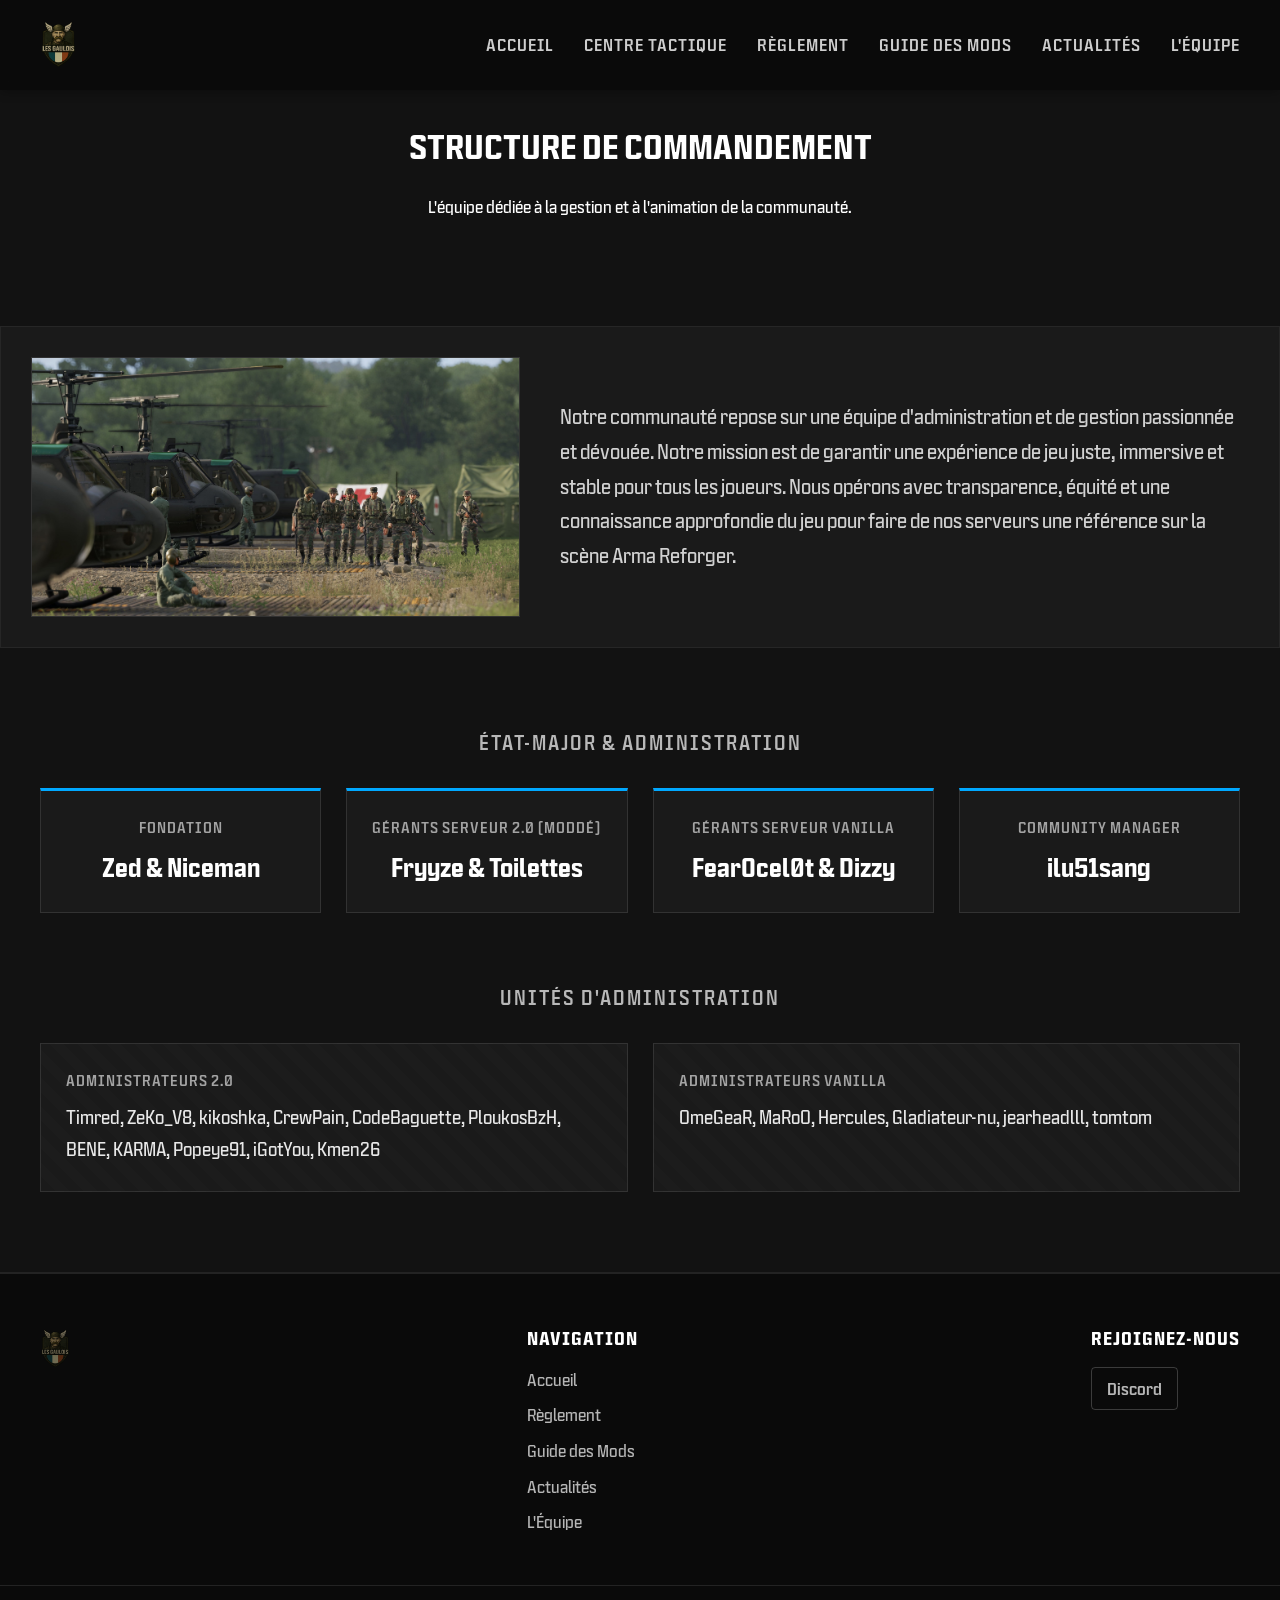
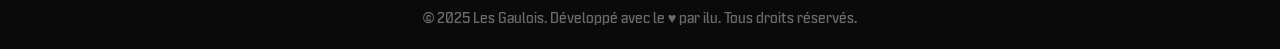
==== equipe.html @ 2ea382ca "feat: initialisation du site et restructuration stats" ====
<!DOCTYPE html>
<html lang="fr">
<head>
    <meta charset="UTF-8">
    <meta name="viewport" content="width=device-width, initial-scale=1.0">
    <link rel="icon" type="image/png" href="favicon.png">
    <title>L'Équipe - Les Gaulois</title>
    <link rel="stylesheet" href="style.css">
    <meta name="description" content="Découvrez la structure de commandement et l'équipe d'administration de nos serveurs Arma Reforger.">
</head>
<body>

    <header class="main-header">
    <div class="container">
        <a href="index.html" class="logo">
            <img src="assets/logo.png" alt="Logo de la Communauté Arma Reforger">
        </a>
        
        <nav class="main-nav">
            <ul>
                <li><a href="index.html">Accueil</a></li>
                <li><a href="stats.html">Centre Tactique</a></li>
                <li><a href="reglement.html">Règlement</a></li>
                <li><a href="mods.html">Guide des Mods</a></li>
                <li><a href="index.html#actualites">Actualités</a></li>
                <li><a href="equipe.html">L'Équipe</a></li>
            </ul>
        </nav>

        <button class="hamburger-menu" aria-label="Ouvrir le menu">
            <span class="bar"></span>
            <span class="bar"></span>
            <span class="bar"></span>
        </button>
        </div>
</header>

    <main>
        <header class="article-header" style="background-image: url('assets/poster-image.jpg');">
            <div class="video-overlay"></div>
            <div class="container">
                <h1>STRUCTURE DE COMMANDEMENT</h1>
                <p class="article-subtitle">L'équipe dédiée à la gestion et à l'animation de la communauté.</p>
            </div>
        </header>

        <section id="equipe" class="content-section">
    <div class="team-intro">
    <img src="assets/team-image.jpg" alt="Équipe en action sur Arma Reforger">
    <div class="intro-text">
        <p>Notre communauté repose sur une équipe d'administration et de gestion passionnée et dévouée. Notre mission est de garantir une expérience de jeu juste, immersive et stable pour tous les joueurs. Nous opérons avec transparence, équité et une connaissance approfondie du jeu pour faire de nos serveurs une référence sur la scène Arma Reforger.</p>
    </div>
</div>

<h3 class="admin-section-title">État-Major & Administration</h3>

<div class="team-grid">
    <div class="team-member-card founder">
        <span class="member-role">FONDATION</span>
        <p class="member-name">Zed & Niceman</p>
    </div>

    <div class="team-member-card manager">
        <span class="member-role">GÉRANTS SERVEUR 2.0 (MODDÉ)</span>
        <p class="member-name">Fryyze & Toilettes</p>
    </div>
    <div class="team-member-card manager">
        <span class="member-role">GÉRANTS SERVEUR VANILLA</span>
        <p class="member-name">FearOcel0t & Dizzy</p>
    </div>

    <div class="team-member-card com-manager">
        <span class="member-role">COMMUNITY MANAGER</span>
        <p class="member-name">ilu51sang</p>
    </div>
</div>

<h3 class="admin-section-title">Unités d'Administration</h3>

<div class="team-grid admin-grid">
    <div class="team-member-card admin">
        <span class="member-role">ADMINISTRATEURS 2.0</span>
        <p class="member-name-list">Timred, ZeKo_V8, kikoshka, CrewPain, CodeBaguette, PloukosBzH, BENE, KARMA, Popeye91, iGotYou, Kmen26</p>
    </div>

    <div class="team-member-card admin">
        <span class="member-role">ADMINISTRATEURS VANILLA</span>
        <p class="member-name-list">OmeGeaR, MaRoO, Hercules, Gladiateur-nu, jearheadlll, tomtom</p>
        </div>
</section>
    </main>

    <footer class="main-footer">
    <div class="container footer-content">
        <div class="footer-logo">
            <img src="assets/logo.png" alt="Logo Les Gaulois">
        </div>
        <div class="footer-nav">
            <h4>Navigation</h4>
            <ul>
                <li><a href="index.html">Accueil</a></li>
                <li><a href="reglement.html">Règlement</a></li>
                <li><a href="mods.html">Guide des Mods</a></li>
                <li><a href="index.html#actualites">Actualités</a></li>
                <li><a href="equipe.html">L'Équipe</a></li>
            </ul>
        </div>
        <div class="footer-social">
            <h4>Rejoignez-nous</h4>
            <a href="https://discord.gg/lesgaulois" target="_blank" class="social-link">Discord</a>
        </div>
    </div>
    <div class="footer-copyright">
        <p>© 2025 Les Gaulois. Développé avec le &hearts; par ilu. Tous droits réservés.</p>
    </div>
</footer>
    
<script src="scripts/main.js" defer></script>

</body>
</html>
---- style.css ----
/*
 * ===================================================================
 * FEUILLE DE STYLE PRINCIPALE
 * PROJET : SITE WEB COMMUNAUTÉ ARMA REFORGER
 * VERSION : 1.0
 * DÉVELOPPEUR : REFORGER (Gemini)
 * ===================================================================
*/


/*
 * ===================================================================
 * 1. DECLARATION DE LA FAMILLE DE POLICES "HITMARKER TEXT"
 * ===================================================================
 * On déclare chaque poids et style de notre police pour un contrôle total.
*/

/* -- Style Normal (Regular) -- */
@font-face {
  font-family: 'HitmarkerText';
  src: url('fonts/HitmarkerText-Regular.woff2') format('woff2'),
       url('fonts/HitmarkerText-Regular.woff') format('woff');
  font-weight: 400; /* Valeur pour 'normal' */
  font-style: normal;
  font-display: swap;
}

/* -- Style Medium -- */
@font-face {
  font-family: 'HitmarkerText';
  src: url('fonts/HitmarkerText-Medium.woff2') format('woff2'),
       url('fonts/HitmarkerText-Medium.woff') format('woff');
  font-weight: 500; /* Valeur pour 'medium' */
  font-style: normal;
  font-display: swap;
}

/* -- Style Gras (Bold) -- */
@font-face {
  font-family: 'HitmarkerText';
  src: url('fonts/HitmarkerText-Bold.woff2') format('woff2'),
       url('fonts/HitmarkerText-Bold.woff') format('woff');
  font-weight: 700; /* Valeur pour 'bold' */
  font-style: normal;
  font-display: swap;
}

/* -- Style Italique -- */
@font-face {
  font-family: 'HitmarkerText';
  src: url('fonts/HitmarkerText-Italic.woff2') format('woff2'),
       url('fonts/HitmarkerText-Italic.woff') format('woff');
  font-weight: 400; /* Basé sur le poids normal */
  font-style: italic;
  font-display: swap;
}


/*
 * ===================================================================
 * 2. STYLES GÉNÉRAUX & UTILITAIRES
 * ===================================================================
 * Base pour l'ensemble du site.
*/

body {
  margin: 0;
  background-color: #121212; /* Fond sombre par défaut */
  color: #fff; /* Texte blanc par défaut */
  font-family: 'HitmarkerText', sans-serif; /* Application de notre police */
  font-weight: 400; /* Poids normal par défaut */
  line-height: 1.6; /* Hauteur de ligne pour une meilleure lisibilité */
}

/* Utilitaires : un container pour centrer et limiter la largeur du contenu */
.container {
    max-width: 1200px; /* Largeur maximale */
    margin: 0 auto; /* Centrage automatique */
    padding: 0 20px; /* Espacement de sécurité sur les côtés */
}


/*
 * ===================================================================
 * 3. EN-TÊTE PRINCIPAL (HEADER)
 * ===================================================================
 * Barre de navigation supérieure avec le logo.
*/

.main-header {
  position: absolute; /* Flotte au-dessus du contenu de la page */
  top: 0;
  left: 0;
  width: 100%;
  padding: 15px 0;
  z-index: 10; /* Priorité d'affichage élevée pour être toujours au-dessus */
  background-color: rgba(0, 0, 0, 0.4); /* Fond noir semi-transparent */
  backdrop-filter: blur(5px); /* Effet de flou sur ce qui est derrière (optionnel) */
  box-shadow: 0 2px 10px rgba(0,0,0,0.3); /* Ombre portée discrète */
}

.main-header .container {
    display: flex; /* Active Flexbox pour un alignement facile */
    justify-content: space-between; /* Espace maximal entre logo et menu (futur) */
    align-items: center; /* Alignement vertical parfait */
}

.main-header .logo img {
  height: 60px; /* Hauteur fixe du logo */
  width: auto; /* La largeur s'ajuste automatiquement */
  display: block; /* Évite les problèmes de marge sous l'image */
}


/*
 * ===================================================================
 * 4. SECTION HÉROÏQUE (VIDÉO)
 * ===================================================================
 * La première chose que les visiteurs voient.
*/

.home .hero-section {
  height: 100vh; /* Prend 100% de la hauteur de l'écran */
  width: 100%;
  position: relative; /* Référence pour le positionnement de ses enfants */
  display: flex;
  align-items: center; /* Centre le contenu verticalement */
  justify-content: center; /* Centre le contenu horizontalement */
  text-align: center;
}

.home .hero-section video {
  position: absolute;
  top: 50%;
  left: 50%;
  transform: translate(-50%, -50%); /* Technique de centrage absolu */
  min-width: 100%;
  min-height: 100%;
  width: auto;
  height: auto;
  z-index: 1; /* Couche la plus basse */
  object-fit: cover; /* S'assure que la vidéo couvre l'espace sans se déformer */
}

.home .video-overlay {
  position: absolute;
  top: 0;
  left: 0;
  width: 100%;
  height: 100%;
  background-color: rgba(0, 0, 0, 0.65); /* Filtre noir pour la lisibilité */
  z-index: 2; /* Au-dessus de la vidéo */
}

.home .hero-content {
  position: relative;
  z-index: 3; /* Au-dessus de tout le reste */
  padding: 20px;
}

.home .hero-content h1 {
  font-weight: 700; /* Utilise le fichier Bold */
  font-size: 4.5rem; /* Grande taille, relative */
  margin-bottom: 0.5rem;
  letter-spacing: 2px;
  text-shadow: 2px 2px 8px rgba(0,0,0,0.7); /* Ombre pour détacher le texte */
}

.home .hero-content p {
  font-weight: 500; /* Utilise le fichier Medium */
  font-size: 1.2rem;
  max-width: 600px;
  margin: 0 auto;
}


/*
 * ===================================================================
 * 5. ADAPTATION MOBILE (MEDIA QUERIES)
 * ===================================================================
 * Ces règles s'appliquent uniquement sur les écrans de 768px ou moins.
*/
@media (max-width: 768px) {
  .hero-content h1 {
    font-size: 2.5rem; /* Titre plus petit sur mobile */
  }
  .hero-content p {
    font-size: 1rem;
  }
  .main-header .logo img {
      height: 45px; /* Logo plus petit sur mobile */
  }
}
/*
 * ===================================================================
 * 5. STATUTS DES SERVEURS & BOUTONS D'ACTION
 * ===================================================================
*/

/* Conteneur principal pour les boîtes de statut */
.server-status-container {
  display: flex;
  justify-content: center;
  gap: 20px; /* Espace entre les boîtes */
  margin-top: 40px;
  flex-wrap: wrap; /* Permet aux boîtes de passer à la ligne sur mobile */
}

.server-status-box {
  background-color: rgba(18, 18, 18, 0.7);
  border: 1px solid rgba(255, 255, 255, 0.1);
  border-radius: 4px;
  padding: 15px 25px;
  width: 280px;
  backdrop-filter: blur(5px);
  transition: all 0.3s ease;
}

.server-status-box:hover {
    border-color: rgba(255, 255, 255, 0.4);
    transform: translateY(-3px);
}

.server-status-box .status-header {
  display: flex;
  align-items: center;
  margin-bottom: 10px;
  border-bottom: 1px solid rgba(255, 255, 255, 0.1);
  padding-bottom: 10px;
}

.server-status-box h3 {
  margin: 0 0 0 10px;
  font-size: 1.1rem;
  font-weight: 500; /* Medium */
}

.status-dot {
  width: 12px;
  height: 12px;
  border-radius: 50%;
  transition: background-color 0.5s ease;
}

.status-dot.online {
  background-color: #28a745; /* Vert tactique */
  box-shadow: 0 0 8px #28a745;
}

.status-dot.offline {
  background-color: #dc3545; /* Rouge */
}

.player-count {
  font-size: 2.5rem;
  font-weight: 700; /* Bold */
  text-align: center;
}

.player-count span {
  color: #fff;
}

/* --- Boutons d'action --- */
.action-buttons {
  margin-top: 40px;
  display: flex;
  justify-content: center;
  gap: 15px;
  flex-wrap: wrap;
}

.btn {
  font-family: 'HitmarkerText', sans-serif;
  font-weight: 500;
  text-decoration: none;
  color: #fff;
  padding: 12px 30px;
  border-radius: 4px;
  text-transform: uppercase;
  font-size: 1rem;
  transition: all 0.3s ease;
  border: 2px solid transparent;
}

.btn-primary {
  background-color: #00A8FF; /* Un bleu électrique comme couleur d'accentuation */
  box-shadow: 0 0 15px rgba(0, 168, 255, 0.4);
}

.btn-primary:hover {
  background-color: #33bbff;
  box-shadow: 0 0 25px rgba(0, 168, 255, 0.7);
  transform: translateY(-3px);
}

.btn-secondary {
  background-color: transparent;
  border-color: rgba(255, 255, 255, 0.5);
}

.btn-secondary:hover {
  background-color: #fff;
  color: #121212;
  border-color: #fff;
}
/*
 * ===================================================================
 * 6. NAVIGATION PRINCIPALE
 * ===================================================================
*/
.main-nav ul {
  margin: 0;
  padding: 0;
  list-style: none; /* Retire les puces */
  display: flex;
  gap: 30px; /* Espace entre les liens */
}

.main-nav a {
  color: rgba(255, 255, 255, 0.8);
  text-decoration: none;
  font-weight: 500; /* Medium */
  font-size: 1rem;
  text-transform: uppercase;
  letter-spacing: 1px;
  position: relative;
  padding: 5px 0;
  transition: color 0.3s ease;
}

.main-nav a:hover {
  color: #fff;
}

/* Soulignage animé au survol */
.main-nav a::after {
  content: '';
  position: absolute;
  bottom: 0;
  left: 0;
  width: 100%;
  height: 2px;
  background-color: #00A8FF;
  transform: scaleX(0);
  transform-origin: right;
  transition: transform 0.4s cubic-bezier(0.19, 1, 0.22, 1);
}

.main-nav a:hover::after {
  transform: scaleX(1);
  transform-origin: left;
}

/*
 * ===================================================================
 * 7. SECTIONS DE CONTENU
 * ===================================================================
*/
.content-section {
  padding: 80px 0;
  position: relative;
  z-index: 5; /* Priorité d'affichage moyenne, suffisante pour passer au-dessus de la vidéo */
  background-color: #121212; /* On s'assure qu'elle a un fond opaque */
}
.alternate-bg {
    background-color: #1a1a1a; /* On ré-applique le fond alternatif pour la section actualités */
}

.content-section h2 {
  font-size: 2.5rem;
  text-align: center;
  margin-bottom: 50px;
  position: relative;
}

/* Ligne décorative sous les titres de section */
.content-section h2::after {
    content: '';
    position: absolute;
    bottom: -15px;
    left: 50%;
    transform: translateX(-50%);
    width: 60px;
    height: 3px;
    background-color: #00A8FF;
}

/* Fond alternatif pour rythmer la page */
.alternate-bg {
  background-color: #1a1a1a;
}

/* Comportement de défilement fluide */
html {
    scroll-behavior: smooth;
}
/*
 * ===================================================================
 * 8. STYLES SPÉCIFIQUES AU RÈGLEMENT
 * ===================================================================
*/
.last-updated {
  text-align: center;
  margin-bottom: 40px;
  color: rgba(255, 255, 255, 0.5);
  font-style: italic;
}

.rules-container {
  max-width: 900px; /* Conteneur plus étroit pour la lecture */
  margin: 0 auto;
  text-align: left;
}

.rule-category {
  background-color: rgba(255, 255, 255, 0.03);
  border-left: 4px solid #00A8FF;
  padding: 20px 30px;
  margin-bottom: 30px;
}

.rule-category h3 {
  margin-top: 0;
  margin-bottom: 15px;
  font-weight: 700;
  color: #00A8FF;
}

.rule-category ul, .rule-category ol {
  padding-left: 20px;
}

.rule-category li {
  margin-bottom: 10px;
}

.disclaimer {
  margin-top: 20px;
  padding: 15px;
  background-color: rgba(220, 53, 69, 0.1); /* Fond rouge très léger */
  border: 1px solid rgba(220, 53, 69, 0.4);
  border-radius: 4px;
  font-weight: 500;
}
/*
 * ===================================================================
 * 9. STYLES SPÉCIFIQUES AUX ACTUALITÉS
 * ===================================================================
*/
.news-grid {
  display: grid;
  grid-template-columns: 1fr; /* Une seule colonne pour l'instant */
  gap: 30px;
  max-width: 800px;
  margin: 0 auto;
}

.news-card {
  background-color: #1f1f1f;
  border: 1px solid rgba(255, 255, 255, 0.1);
  border-radius: 4px;
  overflow: hidden; /* Pour que la vidéo respecte les coins arrondis */
  box-shadow: 0 5px 15px rgba(0,0,0,0.2);
  transition: transform 0.3s ease, box-shadow 0.3s ease;
}

.news-card:hover {
    transform: translateY(-5px);
    box-shadow: 0 8px 25px rgba(0,0,0,0.3);
}

.news-video-container video {
  width: 100%;
  display: block; /* Supprime l'espace blanc sous la vidéo */
}

.news-content {
  padding: 25px 30px;
  text-align: left;
}

.news-date {
  font-size: 0.8rem;
  font-weight: 500;
  color: rgba(255, 255, 255, 0.5);
  margin: 0 0 10px 0;
  text-transform: uppercase;
  letter-spacing: 1px;
}

.news-card h3 {
  margin: 0 0 15px 0;
  font-size: 1.5rem;
  color: #fff;
}

.news-card p {
  margin: 0 0 25px 0;
  color: rgba(255, 255, 255, 0.8);
  font-weight: 400; /* Regular */
}

.news-btn {
    /* Style optionnel si vous voulez qu'il soit différent des autres */
    padding: 10px 25px;
    font-size: 0.9rem;
}
/*
 * ===================================================================
 * 10. STYLES SPÉCIFIQUES À L'ÉQUIPE
 * ===================================================================
*/
.team-grid {
    display: grid;
    /* Crée 1 à 4 colonnes selon l'espace disponible */
    grid-template-columns: repeat(auto-fit, minmax(280px, 1fr));
    gap: 25px; /* Espace entre les cartes */
    max-width: 1200px;
    margin: 0 auto;
}

.team-member-card {
    background-color: #1a1a1a;
    border: 1px solid rgba(255, 255, 255, 0.1);
    padding: 25px;
    text-align: center;
    transition: all 0.3s ease;
}

.team-member-card:hover {
    background-color: #222;
    border-color: #00A8FF;
}

.member-role {
    display: block;
    font-size: 0.9rem;
    font-weight: 500;
    color: rgba(255, 255, 255, 0.6);
    text-transform: uppercase;
    letter-spacing: 1px;
    margin-bottom: 10px;
}

.member-name {
    font-size: 1.5rem;
    font-weight: 700;
    margin: 0;
}

/* Style spécifique pour la haute direction */
.founder, .manager, .com-manager {
    border-top: 3px solid #00A8FF;
}

/* --- Section des administrateurs --- */

.admin-section-title {
    text-align: center;
    font-weight: 500;
    text-transform: uppercase;
    letter-spacing: 2px;
    margin: 70px 0 30px 0;
    color: rgba(255, 255, 255, 0.7);
}

.admin-grid {
    grid-template-columns: repeat(auto-fit, minmax(350px, 1fr));
}

.team-member-card.admin {
    text-align: left;
    background: repeating-linear-gradient(
        45deg,
        #1a1a1a,
        #1a1a1a 10px,
        #1c1c1c 10px,
        #1c1c1c 20px
    ); /* Fond subtilement hachuré */
}

.member-name-list {
    font-size: 1.1rem;
    font-weight: 400;
    color: rgba(255, 255, 255, 0.9);
    line-height: 1.8;
    margin: 0;
}
/*
 * ===================================================================
 * 12. SYSTÈME D'ONGLETS POUR RÈGLEMENT
 * ===================================================================
*/
.common-protocol {
    border-left-color: #f0ad4e; /* Orange pour les règles communes */
    text-align: left;
    max-width: 900px;
    margin: 40px auto;
}
.common-protocol h3 {
    color: #f0ad4e;
}

.rules-tabs {
  text-align: center;
  margin-bottom: 30px;
}

.tab-link {
  font-family: 'HitmarkerText', sans-serif;
  background: none;
  border: 2px solid rgba(255, 255, 255, 0.4);
  color: rgba(255, 255, 255, 0.7);
  padding: 10px 25px;
  margin: 0 5px;
  cursor: pointer;
  font-size: 1rem;
  font-weight: 500;
  text-transform: uppercase;
  transition: all 0.3s ease;
}

.tab-link:hover {
  background-color: rgba(0, 168, 255, 0.2);
  color: #fff;
}

.tab-link.active {
  background-color: #00A8FF;
  border-color: #00A8FF;
  color: #fff;
  box-shadow: 0 0 15px rgba(0, 168, 255, 0.5);
}

.rules-content {
  display: none; /* Cacher tous les contenus par défaut */
  animation: fadeIn 0.5s ease;
}

.rules-content.active {
  display: block; /* Afficher uniquement le contenu actif */
}

@keyframes fadeIn {
  from { opacity: 0; transform: translateY(10px); }
  to { opacity: 1; transform: translateY(0); }
}  
/*
 * ===================================================================
 * 13 (v2). CORRECTIF DÉFINITIF POUR BANNIÈRES D'ARTICLES
 * ===================================================================
*/

/* Étape 1 : On s'assure que le header est le conteneur de référence */
.article-header {
    min-height: 1vh; /* On utilise min-height pour plus de flexibilité */
    height: auto; /* La hauteur s'adaptera au contenu */
    padding-top: 100px; /* On ajoute un espacement conséquent en haut */
    padding-bottom: 10px; /* On ajoute un peu d'espace en bas */
    position: relative;
    display: flex;
    align-items: center;
    justify-content: center;
    text-align: center;
    background-size: cover;
    background-position: center;
    background-attachment: fixed;
}

/* Étape 2 : L'overlay est un enfant direct, positionné à l'arrière-plan */
.article-header .video-overlay {
    position: absolute;
    top: 0;
    left: 0;
    width: 100%;
    height: 100%;
    z-index: 1; /* Il est à la couche 1 (la plus basse) */
}

/* Étape 3 : Le conteneur du texte est aussi un enfant direct, positionné AU-DESSUS */
.article-header .container {
    position: relative; /* Essentiel pour que z-index fonctionne */
    z-index: 2; /* Il est à la couche 2, donc au-dessus de l'overlay */
}
/*
 * ===================================================================
 * 14. MISE À JOUR DE LA PAGE ÉQUIPE
 * ===================================================================
*/

.team-intro {
    display: flex; /* Aligne l'image et le texte côte à côte */
    align-items: center; /* Centre verticalement */
    gap: 40px; /* Espace entre l'image et le texte */
    margin-bottom: 80px; /* Espace avant la liste du staff */
    background-color: #1a1a1a;
    border: 1px solid rgba(255, 255, 255, 0.05);
    padding: 30px;
}

.team-intro img {
    max-width: 40%; /* L'image prend 40% de la largeur */
    height: auto;
    object-fit: cover;
    border: 1px solid rgba(255, 255, 255, 0.1);
}

.team-intro .intro-text {
    flex: 1; /* Le texte prend le reste de l'espace disponible */
}

.team-intro .intro-text p {
    font-size: 1.2rem;
    font-weight: 400; /* Regular */
    line-height: 1.8;
    color: rgba(255, 255, 255, 0.8);
    margin: 0;
}

/* --- Adaptation pour les écrans plus petits --- */
@media (max-width: 992px) {
    .team-intro {
        flex-direction: column; /* Passe en mode colonne sur mobile */
    }
    .team-intro img {
        max-width: 100%; /* L'image prend toute la largeur */
    }
}
.no-top-padding h2 {
  margin-top: 0;
}
/*
 * ===================================================================
 * 16. PIED DE PAGE (FOOTER)
 * ===================================================================
*/

.main-footer {
    background-color: #0a0a0a; /* Un noir un peu plus profond */
    padding: 50px 0 20px 0;
    border-top: 2px solid rgba(255, 255, 255, 0.1);
    color: rgba(255, 255, 255, 0.7);
}

.footer-content {
    display: flex;
    justify-content: space-between;
    gap: 40px;
    margin-bottom: 40px;
    flex-wrap: wrap; /* Permet de passer en colonne sur mobile */
}

.footer-logo img {
    height: 50px;
    opacity: 0.6;
}

.main-footer h4 {
    font-size: 1.1rem;
    font-weight: 700;
    color: #fff;
    margin: 0 0 15px 0;
    text-transform: uppercase;
    letter-spacing: 1px;
}

.footer-nav ul {
    list-style: none;
    padding: 0;
    margin: 0;
}

.footer-nav li {
    margin-bottom: 10px;
}

.footer-nav a, .social-link {
    color: rgba(255, 255, 255, 0.7);
    text-decoration: none;
    transition: color 0.3s ease;
}

.footer-nav a:hover, .social-link:hover {
    color: #00A8FF;
}

.social-link {
    display: inline-block;
    padding: 8px 15px;
    border: 1px solid rgba(255, 255, 255, 0.2);
    border-radius: 4px;
    font-weight: 500;
}

.footer-copyright {
    text-align: center;
    border-top: 1px solid rgba(255, 255, 255, 0.1);
    padding-top: 20px;
}

.footer-copyright p {
    margin: 0;
    font-size: 0.9rem;
    color: rgba(255, 255, 255, 0.4);
}
/*
 * ===================================================================
 * 17. MENU HAMBURGER & RESPONSIVE NAVIGATION
 * ===================================================================
*/

.hamburger-menu {
    display: none; /* Caché par défaut sur grand écran */
    background: none;
    border: none;
    cursor: pointer;
    padding: 10px;
    z-index: 1000;
}

.hamburger-menu .bar {
    display: block;
    width: 25px;
    height: 3px;
    margin: 5px auto;
    background-color: #fff;
    transition: all 0.3s ease-in-out;
}

/* On applique ces styles sur les écrans de 768px ou moins */
@media (max-width: 768px) {
    .main-nav ul {
        /* On transforme le menu en un bloc vertical */
        position: absolute;
        top: 80px; /* Hauteur de votre header */
        left: 0;
        width: 100%;
        background-color: #121212;
        flex-direction: column;
        align-items: center;
        padding: 20px 0;

        /* On le cache en dehors de l'écran par défaut */
        transform: translateY(-120%);
        transition: transform 0.4s ease-in-out;
    }

    /* Quand le menu est ouvert, on le fait apparaître */
    .main-nav.is-open ul {
        transform: translateY(0);
    }

    .main-nav a {
        font-size: 1.2rem;
        padding: 15px 0;
    }

    /* On cache le menu horizontal */
    .main-nav {
        order: 3; /* Change l'ordre pour le flexbox */
    }

    /* On affiche le bouton hamburger */
    .hamburger-menu {
        display: block;
        order: 2;
    }

    /* Animation du hamburger en croix (X) quand il est actif */
    .hamburger-menu.is-active .bar:nth-child(2) {
        opacity: 0;
    }
    .hamburger-menu.is-active .bar:nth-child(1) {
        transform: translateY(8px) rotate(45deg);
    }
    .hamburger-menu.is-active .bar:nth-child(3) {
        transform: translateY(-8px) rotate(-45deg);
    }
}
/*
 * ===================================================================
 * 18. PAGE GUIDE DES MODS
 * ===================================================================
*/
.workshop-cta {
    text-align: center;
    background-color: #1a1a1a;
    padding: 40px;
    margin: 40px 0 60px 0;
    border: 1px solid rgba(255, 255, 255, 0.1);
}

.workshop-cta h2 {
    margin-top: 0;
}

.btn-large {
    padding: 15px 40px;
    font-size: 1.2rem;
    font-weight: 700;
    margin: 20px 0;
}

.small-text {
    font-size: 0.9rem;
    color: rgba(255, 255, 255, 0.5);
    margin-top: 10px;
}

.accordion-item {
    border-bottom: 1px solid rgba(255, 255, 255, 0.1);
}

.accordion-header {
    font-family: 'HitmarkerText', sans-serif;
    background: none;
    border: none;
    color: #fff;
    width: 100%;
    text-align: left;
    padding: 20px;
    font-size: 1.3rem;
    font-weight: 500;
    cursor: pointer;
    transition: background-color 0.3s ease;
    position: relative;
}

.accordion-header::after {
    content: '+';
    position: absolute;
    right: 20px;
    font-size: 2rem;
    color: #00A8FF;
    transition: transform 0.3s ease;
}

.accordion-header.active::after {
    transform: rotate(45deg);
}

.accordion-item:hover .accordion-header {
    background-color: #1f1f1f;
}

.accordion-content {
    max-height: 0;
    overflow: hidden;
    transition: max-height 0.4s ease-out, padding 0.4s ease-out;
    background-color: #111;
}

.accordion-content ul {
    padding: 20px 40px;
    margin: 0;
    list-style-type: square;
}
.accordion-content li {
    margin-bottom: 10px;
}
.accordion-content p {
    padding: 20px 40px 0 40px;
    margin-top: 0;
}
/*
 * ===================================================================
 * 20. PAGE ANIMÉE "OPERATION GULFCOAST"
 * ===================================================================
*/
.briefing-terminal {
    background-color: #0c0c0c;
    padding: 100px 0;
    font-family: 'Courier New', Courier, monospace; /* Police de terminal */
}

.briefing-terminal pre {
    margin: 0;
    white-space: pre-wrap; /* Permet le retour à la ligne */
    word-wrap: break-word;
}

.briefing-terminal code {
    color: #00ff41; /* Vert phosphore */
    font-size: 1.1rem;
    line-height: 1.8;
    text-shadow: 0 0 5px rgba(0, 255, 65, 0.5);
}

/* Le curseur qui clignote, géré par la librairie JS */
.typed-cursor {
    opacity: 1;
    animation: blink 0.7s infinite;
}
@keyframes blink {
    0% { opacity: 1; }
    50% { opacity: 0; }
    100% { opacity: 1; }
}

/* --- Styles pour la liste des nouveautés --- */
.asset-debrief {
    padding-top: 60px;
}
.vehicle-grid {
    display: grid;
    grid-template-columns: 1fr 1fr;
    gap: 30px;
    margin: 40px 0;
}
.faction-column h4 {
    font-size: 1.5rem;
    padding-bottom: 10px;
    margin-bottom: 20px;
    border-bottom: 2px solid;
}
.faction-column.nato h4 { border-color: #00A8FF; color: #00A8FF; }
.faction-column.ussr h4 { border-color: #dc3545; color: #dc3545; }
.faction-column ul { list-style: none; padding: 0; }
.faction-column li {
    background-color: #1f1f1f;
    padding: 10px 15px;
    margin-bottom: 8px;
    font-weight: 500;
}
.gear-section {
    margin-top: 60px;
    padding-top: 30px;
    border-top: 1px solid rgba(255, 255, 255, 0.1);
}

@media (max-width: 768px) {
    .vehicle-grid {
        grid-template-columns: 1fr; /* Une seule colonne sur mobile */
    }
}
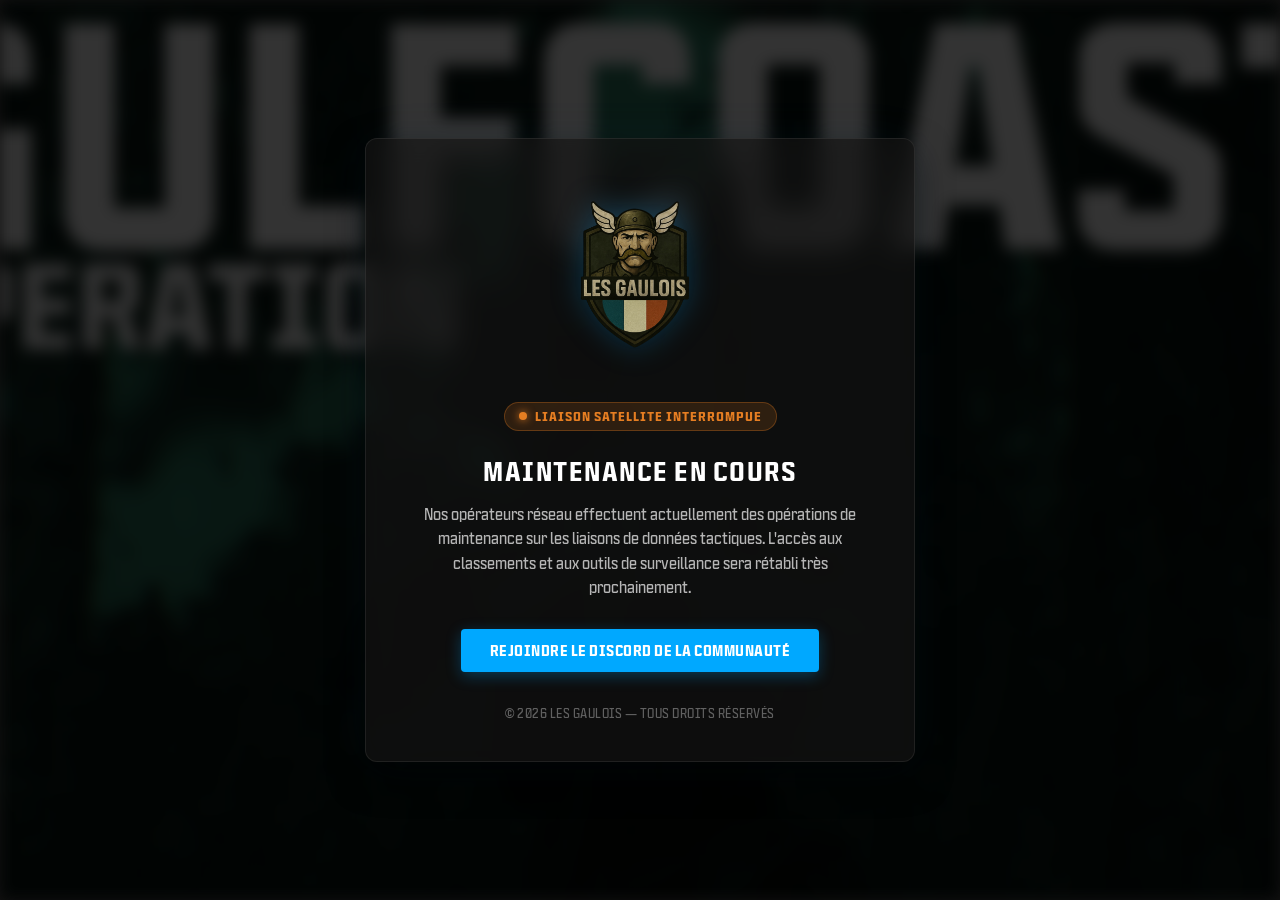
==== commit 692bf410: "feat: mise en place de la page de maintenance avec acces secret admin" ====
--- a/equipe.html
+++ b/equipe.html
@@ -1,6 +1,7 @@
 <!DOCTYPE html>
 <html lang="fr">
 <head>
+    <script src="scripts/maintenance.js"></script>
     <meta charset="UTF-8">
     <meta name="viewport" content="width=device-width, initial-scale=1.0">
     <link rel="icon" type="image/png" href="favicon.png">
